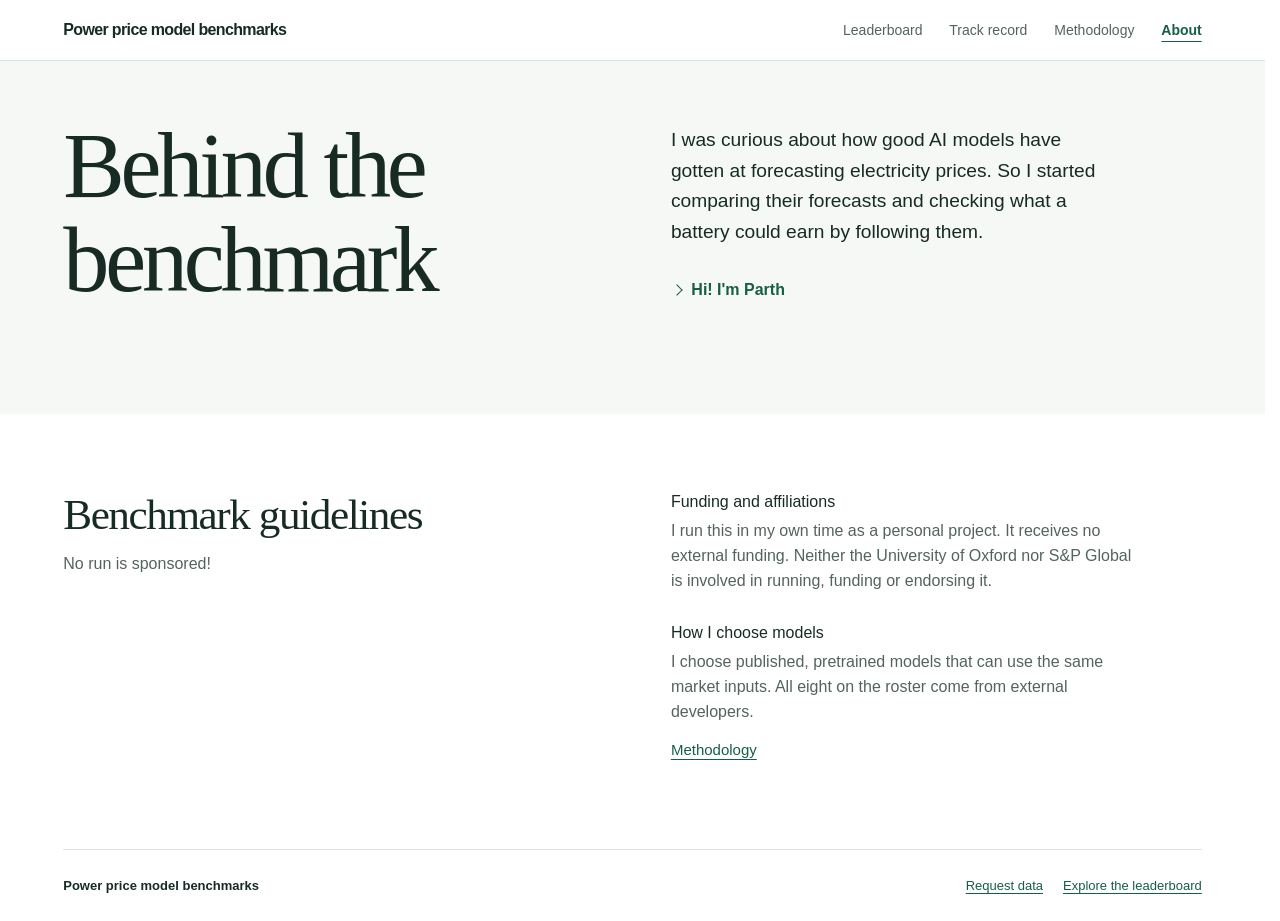
==== about.html @ f80a423c "Publish the electricity price forecast benchmark site" ====
<!doctype html>
<html lang="en">
<head>
  <meta charset="utf-8">
  <meta name="viewport" content="width=device-width,initial-scale=1">
  <meta name="description" content="Meet Parth Goel, the analyst behind Power price model benchmarks. Learn how he funds the project, chooses models and keeps placements independent.">
  <title>About | Power price model benchmarks</title>
  <style>@media (prefers-reduced-motion: no-preference) { @view-transition { navigation: auto; } }
html{color-scheme:light;background:white}body{margin:0;background:white}#epf-about{max-width:1280px;margin:0 auto}</style>
  <style id="epf-about-styles">
    #epf-about {
      --ink:#172b24; --sub:#53645c; --green:#165e48; --line:#dbe4df;
      container-type:inline-size; color-scheme:light; isolation:isolate;
      font:400 16px/1.5 var(--sans); color:var(--ink); background:white;
    }
    #epf-about *, #epf-about *::before, #epf-about *::after { box-sizing:border-box; }
    #epf-about :where(h1,h2,h3,p,figure) { margin:0; }
    #epf-about a { color:var(--green); text-decoration-thickness:1px; text-underline-offset:.24em; }
    #epf-about a:focus-visible { outline:2px solid var(--green); outline-offset:4px; }
    #epf-about .mast { display:flex; align-items:center; justify-content:space-between; gap:16px; padding:18px 5%; border-bottom:1px solid var(--line); }
    #epf-about .brand { color:var(--ink); font-size:16px; line-height:1.45; font-weight:600; letter-spacing:-.04em; text-decoration:none; }
    #epf-about .section-nav { display:flex; align-items:center; gap:clamp(14px,2.5cqw,32px); }
    #epf-about .section-nav a { color:var(--sub); font-size:14px; line-height:1.45; text-decoration:none; white-space:nowrap; }
    #epf-about .section-nav a:hover, #epf-about .section-nav [aria-current="page"] { color:var(--green); text-decoration:underline; }
    #epf-about .section-nav [aria-current="page"] { font-weight:600; text-underline-offset:.34em; }
    #epf-about .about-intro {
      display:grid; grid-template-columns:minmax(0,1fr) minmax(0,1fr);
      align-items:start; gap:clamp(2rem,6vw,6rem);
      padding-inline:var(--gutter,5%); padding-block-end:clamp(4rem,8vw,7rem);
      background:var(--hero-surface,#f5f8f5);
    }
    #epf-about .about-intro h1 { max-width:12ch; text-wrap:balance; }
    #epf-about .project-story { min-width:0; max-width:48ch; padding-top:.4rem; }
    #epf-about .origin { color:var(--ink); font-size:clamp(1rem,1.5vw,1.2rem); line-height:1.6; }
    #epf-about .author { margin-top:1.25rem; }
    #epf-about .author summary {
      display:flex; align-items:center; gap:.6rem; width:fit-content; min-height:44px;
      color:var(--green); font-weight:550; list-style:none; cursor:pointer;
    }
    #epf-about .author summary::-webkit-details-marker { display:none; }
    #epf-about .author summary::before {
      content:""; width:.5rem; height:.5rem; margin-inline:.12rem .06rem;
      border:solid currentColor; border-width:0 1.5px 1.5px 0; transform:rotate(-45deg);
    }
    #epf-about .author[open] summary::before { transform:rotate(45deg); }
    #epf-about .author summary:hover { text-decoration:underline; text-underline-offset:.25em; }
    #epf-about summary:focus-visible { outline:2px solid var(--green); outline-offset:3px; }
    #epf-about .author-profile {
      display:grid; grid-template-columns:minmax(0,1fr) clamp(4.5rem,7vw,6rem);
      gap:0 1.25rem; align-items:start; margin:.4rem 0 0;
    }
    #epf-about .bio { color:var(--sub); line-height:1.55; }
    #epf-about .portrait { grid-area:1/2/3/3; width:100%; }
    #epf-about .portrait img { width:100%; height:auto; display:block; }
    #epf-about .text-link { display:inline-flex; width:fit-content; align-items:center; min-height:44px; font-size:.9375rem; font-weight:500; }
    #epf-about .text-link span, #epf-about .foot a span { display:none; }
    #epf-about .guidelines {
      display:grid; grid-template-columns:minmax(0,1fr) minmax(0,1fr); gap:clamp(2rem,6vw,6rem);
      align-items:start; padding:clamp(3rem,6vw,5rem) var(--gutter,5%);
    }
    #epf-about .guidelines h2 { font:var(--type-section); letter-spacing:var(--section-tracking); }
    #epf-about .funding-note { margin-top:.8rem; color:var(--sub); }
    #epf-about .practices { display:grid; gap:1.8rem; max-width:52ch; }
    #epf-about .practice h3 { font:var(--type-label); }
    #epf-about .practice p { margin-top:.35rem; color:var(--sub); line-height:1.55; }
    #epf-about .practice .text-link { margin-top:.2rem; }
    #epf-about .foot {
      display:flex; align-items:center; flex-wrap:wrap; gap:.4rem 1.25rem;
      margin:0 var(--gutter,5%); padding:1.625rem 0; border-top:1px solid var(--line); color:var(--sub); font-size:.8125rem;
    }
    #epf-about .foot strong { margin-inline-end:auto; color:var(--ink); font-weight:550; }
    @media (prefers-reduced-motion:no-preference) {
      #epf-about .author summary::before { transition:transform 220ms ease-out; }
    }
    @container (max-width:760px) {
      #epf-about .about-intro, #epf-about .guidelines { grid-template-columns:minmax(0,1fr); gap:1.75rem; }
      #epf-about .about-intro { padding-block-end:clamp(2.75rem,9vw,4rem); }
      #epf-about .project-story { padding:0; }
      #epf-about .guidelines { padding-block:clamp(2.5rem,7vw,3.5rem); }
      #epf-about .author-profile { column-gap:.875rem; }
      #epf-about .practices { gap:1.5rem; }
    }
    @container (max-width:560px) { #epf-about .foot strong { flex-basis:100%; } }
    @media (pointer:coarse) { #epf-about :is(.section-nav a,.foot a) { display:inline-flex; align-items:center; min-height:44px; } }
  </style>
  <link rel="stylesheet" href="benchmark-controls.css?v=4566996c6861">
  <script defer src="benchmark-navigation.js?v=740635f75002"></script>
  <link rel="stylesheet" href="editorial-pages.css?v=43d76673d30f">
</head>
<body>
  <section id="epf-about" aria-labelledby="epf-about-title">
    <header class="mast">
      <a class="brand" href="index.html">Power price model benchmarks</a>
      <button type="button" class="site-menu-toggle" aria-label="Navigation menu" aria-expanded="false" aria-controls="site-sections"><span class="site-menu-icon" aria-hidden="true"></span></button>
      <nav id="site-sections" class="section-nav" aria-label="Benchmark sections">
        <a href="index.html">Leaderboard</a>
        <a href="track-record.html">Track record</a>
        <a href="methodology.html">Methodology</a>
        <a href="about.html" aria-current="page">About</a>
      </nav>
    </header>
    <main>
      <section class="about-intro page-hero" aria-labelledby="epf-about-title">
        <h1 id="epf-about-title" class="page-title">Behind the benchmark</h1>
        <div class="project-story">
          <p class="origin">I was curious about how good AI models have gotten at forecasting electricity prices. So I started comparing their forecasts and checking what a battery could earn by following them.</p>
          <details class="author">
            <summary>Hi! I'm Parth</summary>
            <div class="author-profile">
              <p class="bio">I’m a DPhil researcher at the University of Oxford and a Principal Analyst at S&amp;P Global, where I cover European power markets.</p>
              <figure class="portrait"><img src="parth-portrait.webp" width="768" height="768" alt="An illustrated portrait of Parth Goel, smiling."></figure>
              <a class="text-link" href="https://www.geog.ox.ac.uk/graduate/research/pgoel.html" target="_blank" rel="noopener">My Academic Profile <span aria-hidden="true">↗</span></a>
            </div>
          </details>
        </div>
      </section>
      <section class="guidelines" aria-labelledby="epf-about-policy-title">
        <header>
          <h2 id="epf-about-policy-title">Benchmark guidelines</h2>
          <p class="funding-note">No run is sponsored!</p>
        </header>
        <div class="practices">
          <section class="practice">
            <h3>Funding and affiliations</h3>
            <p>I run this in my own time as a personal project. It receives no external funding. Neither the University of Oxford nor S&amp;P Global is involved in running, funding or endorsing it.</p>
          </section>
          <section class="practice">
            <h3>How I choose models</h3>
            <p>I choose published, pretrained models that can use the same market inputs. All eight on the roster come from external developers.</p>
            <a class="text-link" href="methodology.html">Methodology <span aria-hidden="true">→</span></a>
          </section>
        </div>
      </section>
    </main>
    <footer class="foot"><strong>Power price model benchmarks</strong><a href="mailto:parth.goel@ouce.ox.ac.uk">Request data</a><a href="index.html#epf-leaderboard">Explore the leaderboard <span aria-hidden="true">→</span></a></footer>
  </section>
<script>
(() => {
  const query = new URLSearchParams(location.search), scope = new URLSearchParams();
  if (query.get('market')) scope.set('market',query.get('market'));
  const period = query.get('period');
  if (['q3-2026','6m','1y','60d'].includes(period)) scope.set('period',period);
  if (!scope.size) return;
  for (const link of document.querySelectorAll('#epf-about a[href]')) {
    const [page,hash] = link.getAttribute('href').split('#');
    if (['index.html','track-record.html','methodology.html','about.html'].includes(page)) {
      link.setAttribute('href',page + '?' + scope.toString() + (hash ? '#' + hash : ''));
    }
  }
})();
</script>
</body>
</html>
---- benchmark-controls.css ----
:is(#epf-atlas, #epf-track-record, #epf-methodology, #epf-about) {
  --serif: "Baskervville", "Baskerville", "Iowan Old Style", Georgia, serif;
  --sans: "Instrument Sans", "Helvetica Neue", Arial, sans-serif;
  --type-title: 400 clamp(3.25rem, 1.6rem + 5.2vw, 6rem)/1.02 var(--serif);
  --type-section: 400 clamp(2rem, 1.5rem + 1.5vw, 2.75rem)/1.12 var(--serif);
  --type-result: 400 clamp(2.125rem, 1.25rem + 3.5vw, 3.375rem)/1.06 var(--sans);
  --type-label: 400 clamp(1rem, 1.25vw, 1.125rem)/1.4 var(--sans);
  --title-tracking: -.045em;
  --section-tracking: -.033em;
  --control-radius: 9px;
  --control-border: #c7d6cd;
}

/* Keep the same field and disclosure affordances wherever the dashboard uses them. */
:is(#epf-atlas, #epf-track-record) select.epf-select {
  appearance: none;
  box-sizing: border-box;
  max-width: 100%;
  min-height: 36px;
  padding: 6px 20px 6px 1px;
  border: 0;
  border-radius: 0;
  color: var(--green);
  background: transparent url("data:image/svg+xml,%3Csvg xmlns='http://www.w3.org/2000/svg' width='12' height='12' viewBox='0 0 12 12'%3E%3Cpath d='m2 4 4 4 4-4' fill='none' stroke='%23446353' stroke-width='1.5' stroke-linecap='round' stroke-linejoin='round'/%3E%3C/svg%3E") no-repeat right 1px center;
  font: 500 14px/1.35 var(--sans);
  cursor: pointer;
}
:is(#epf-atlas, #epf-track-record) select.epf-select:enabled:hover {
  text-decoration: underline;
  text-underline-offset: .25em;
}
:is(#epf-atlas, #epf-track-record) select.epf-select:focus-visible {
  outline: 2px solid var(--green);
  outline-offset: 2px;
}
:is(#epf-atlas, #epf-track-record) select.epf-select:disabled {
  color: var(--sub);
  cursor: default;
}
@media (pointer: fine) {
  @supports (appearance: base-select) and selector(::picker(select)) {
    :is(#epf-atlas, #epf-track-record) select.epf-select,
    .epf-select::picker(select) { appearance: base-select; }
    .epf-select::picker-icon { display: none; }
    .epf-select::picker(select) {
      margin-block: 4px;
      padding: 4px;
      border: 1px solid var(--control-border);
      border-radius: var(--control-radius);
      background: white;
      box-shadow: 0 6px 16px rgb(20 52 36 / 9%);
      color: #172b24;
      font: 400 14px/1.35 var(--sans);
    }
    .epf-select option { min-height: 32px; padding: 6px 9px; border-radius: 4px; }
    .epf-select option:checked { background: #e8f2ec; color: #104d35; font-weight: 600; }
    .epf-select option:enabled:is(:hover, :focus-visible) { background: #f0f5f2; }
    .epf-select option::checkmark { order: 1; margin-inline-start: auto; padding-inline-start: 8px; }
  }
}
:is(#epf-atlas, #epf-track-record, #epf-methodology) details > summary {
  list-style: none;
  cursor: pointer;
}
:is(#epf-atlas, #epf-track-record, #epf-methodology) details > summary::-webkit-details-marker { display: none; }
:is(#epf-atlas, #epf-track-record, #epf-methodology) details > summary::before {
  content: "";
  display: inline-block;
  flex: none;
  width: .43em;
  height: .43em;
  margin-inline: .08em .65em;
  border: solid currentColor;
  border-width: 0 1.5px 1.5px 0;
  vertical-align: .14em;
  transform: rotate(-45deg);
}
:is(#epf-atlas, #epf-track-record, #epf-methodology) details[open] > summary::before { transform: rotate(45deg); }
@media (prefers-reduced-motion: no-preference) {
  :is(#epf-atlas, #epf-track-record, #epf-methodology) summary::before { transition: transform 160ms ease-out; }
}
@media (pointer: coarse) {
  :is(#epf-atlas, #epf-track-record) select.epf-select { min-height: 44px; font-size: 16px; }
}
@media (forced-colors: active) {
  :is(#epf-atlas, #epf-track-record) select.epf-select { appearance: auto; background-image: none; }
  .epf-select::picker-icon { display: inline; }
}

/* Pages share the same type and tab geometry on phones, including mobile Safari. */
html {
  -webkit-text-size-adjust: 100%;
  text-size-adjust: 100%;
  scrollbar-gutter: stable;
}

@media (prefers-reduced-motion: no-preference) {
  ::view-transition-group(root) { animation-duration: 140ms; }
}

@media (max-width: 805px) {
  body > :is(#epf-atlas, #epf-track-record, #epf-methodology, #epf-about) {
    --phone-body: 1rem;
    --phone-label: .875rem;
    --phone-caption: .75rem;
    font-size: var(--phone-body);
    line-height: 1.45;

    & > .mast {
      display: flex;
      flex-direction: column;
      flex-wrap: nowrap;
      align-items: flex-start;
      gap: 0;
      padding: 12px 5% 3px;
    }
    & .mast .brand {
      font: 600 .9375rem/1.45 var(--sans);
      letter-spacing: -.04em;
    }
    & .mast .section-nav {
      display: grid;
      grid-template-columns: minmax(0,1fr) minmax(0,1fr) minmax(0,1.04fr) minmax(0,.52fr);
      justify-content: normal;
      align-items: center;
      width: 100%;
      max-width: 26.5rem;
      gap: 0;
    }
    & .mast .section-nav a {
      display: inline-flex;
      align-items: center;
      justify-content: center;
      min-width: 0;
      min-height: 44px;
      padding: 0;
      font-size: var(--phone-label);
      line-height: 1.45;
      white-space: nowrap;
    }
    & .mast .section-nav a:first-child { justify-content: flex-start; }
    & .mast .section-nav a:last-child { justify-content: flex-end; }
    & :is(.bio, .origin, .method-copy, .method-equation), & .practice dd {
      font-size: var(--phone-body);
      line-height: 1.5;
    }
    & :is(.method-rules h3, .practice dt, .track-inspector h3, .ranking h3) {
      font-size: var(--phone-body);
      line-height: 1.3;
    }
    & :is(.track-market-label, .text-link, .method-jumps a, .featured-scope),
    & .method-fold summary {
      font-size: var(--phone-label);
      line-height: 1.45;
    }
    & :is(.plot-scope, .track-unit, .track-window-date, .map-caption), & .scatter figcaption {
      font-size: var(--phone-caption);
      line-height: 1.45;
    }
    & .foot { font-size: .8125rem; line-height: 1.45; }
    & select.epf-select { font-size: max(16px, 1rem); min-height: 44px; }
  }
}

@media (max-width: 349px) {
  body > :is(#epf-atlas, #epf-track-record, #epf-methodology, #epf-about) .mast .section-nav a {
    font-size: .8125rem;
  }
}

@container (max-width: 575px) {
  #epf-methodology .method-jumps {
    gap: 0 18px;
    padding-block: 4px;
  }
  #epf-methodology .method-jumps a {
    display: inline-flex;
    align-items: center;
    min-height: 44px;
  }

}

/* All four pages share the homepage's title treatment. */
:is(#epf-atlas, #epf-track-record, #epf-methodology, #epf-about) {
  & main > .page-hero {
    padding-block-start: clamp(2rem, 4.5vw, 4rem);
  }
  & main :is(.hero-title, .page-title) {
    color: var(--ink);
    font: var(--type-title);
    letter-spacing: var(--title-tracking);
    text-wrap: balance;
  }
  @container (max-width: 760px) {
    & main > .page-hero {
      padding-block-start: clamp(1.5rem, 5vw, 2.25rem);
    }
  }
}

@media (min-width: 806px) {
  body > :is(#epf-atlas, #epf-track-record, #epf-methodology, #epf-about) .mast {
    flex-flow: row nowrap;
    align-items: center;
    justify-content: space-between;
    gap: 16px;
    padding: 12px 5%;
    & .brand { font: 600 1rem/1.45 var(--sans); letter-spacing: -.04em; }
    & .section-nav {
      display: flex;
      width: auto;
      gap: clamp(14px, 2.1vw, 28px);
      align-items: center;
      font: 400 .875rem/1.45 var(--sans);
    }
    & .section-nav a {
      display: inline-flex;
      align-items: center;
      min-height: 36px;
      padding: 0;
      text-decoration: none;
      text-underline-offset: .42em;
    }
    & .section-nav a:is(:hover, :focus-visible), & .section-nav [aria-current="page"] {
      color: var(--green);
      text-decoration: underline;
      text-decoration-thickness: 1px;
    }
    & .section-nav [aria-current="page"] { font-weight: 600; }
  }
}
/* The four section links remain available when JavaScript is disabled. */
.site-menu-toggle { display: none; }

@media (max-width: 805px) and (scripting: enabled) {
  body > :is(#epf-atlas, #epf-track-record, #epf-methodology, #epf-about) .mast:has(.site-menu-toggle) {
    position: relative;
    z-index: 5;
    display: flex;
    flex-flow: row nowrap;
    justify-content: space-between;
    align-items: center;
    gap: 12px;
    padding: 5px 5%;
  }
  .mast .site-menu-toggle {
    display: inline-grid;
    place-items: center;
    flex: none;
    width: 44px;
    height: 44px;
    padding: 0;
    color: var(--green);
    background: transparent;
    border: 0;
    border-radius: var(--control-radius);
    cursor: pointer;
  }
  .site-menu-toggle:focus-visible { outline: 2px solid currentColor; }
  .site-menu-toggle[aria-expanded="true"] { background: var(--wash, #f1f6f3); }
  .site-menu-icon, .site-menu-icon::before, .site-menu-icon::after {
    display: block;
    width: 22px;
    height: 2px;
    border-radius: 2px;
    background: currentColor;
  }
  .site-menu-icon { position: relative; }
  .site-menu-icon::before, .site-menu-icon::after { content: ""; position: absolute; left: 0; }
  .site-menu-icon::before { top: -6px; }
  .site-menu-icon::after { top: 6px; }
  body > :is(#epf-atlas, #epf-track-record, #epf-methodology, #epf-about) .mast .site-menu-toggle + .section-nav {
    display: none;
    position: absolute;
    inset: calc(100% - 1px) 5% auto auto;
    width: min(15rem, 90%);
    box-sizing: border-box;
    padding: 5px;
    background: white;
    border: 1px solid var(--line);
    border-radius: var(--control-radius);
    box-shadow: 0 8px 24px rgb(21 48 38 / 12%);
  }
  body > :is(#epf-atlas, #epf-track-record, #epf-methodology, #epf-about) .mast .site-menu-toggle[aria-expanded="true"] + .section-nav { display: block; }
  body > :is(#epf-atlas, #epf-track-record, #epf-methodology, #epf-about) .mast .site-menu-toggle + .section-nav a {
    display: flex;
    align-items: center;
    justify-content: flex-start;
    padding: 0 12px;
    min-height: 44px;
    border-radius: 4px;
  }
  .site-menu-toggle + .section-nav a[aria-current="page"] { background: #f0f5f2; }
}
---- editorial-pages.css ----
/* The three interior pages use the same reading width and type scale as the leaderboard. */
body > :is(#epf-track-record, #epf-methodology, #epf-about) {
  --gutter: max(5%, calc((100% - 76rem) / 2));
  --hero-surface: #f5f8f5;
  max-width: none;
  font-variant-numeric: lining-nums tabular-nums;
}

body > :is(#epf-track-record, #epf-methodology, #epf-about) > .mast {
  padding-inline: var(--gutter);
}

body > :is(#epf-track-record, #epf-methodology, #epf-about) > .foot {
  display: flex;
  align-items: baseline;
  justify-content: flex-start;
  flex-wrap: wrap;
  margin-inline: var(--gutter);
  padding: 1.625rem 0;
  gap: .5rem 1.25rem;
  color: var(--sub);
  font-size: .8125rem;
}

body > :is(#epf-track-record, #epf-methodology, #epf-about) > .foot strong {
  margin-inline-end: auto;
  color: var(--ink);
  font-weight: 550;
}

@media (max-width: 560px) {
  body > :is(#epf-track-record, #epf-methodology, #epf-about) > .foot strong {
    flex-basis: 100%;
  }
}
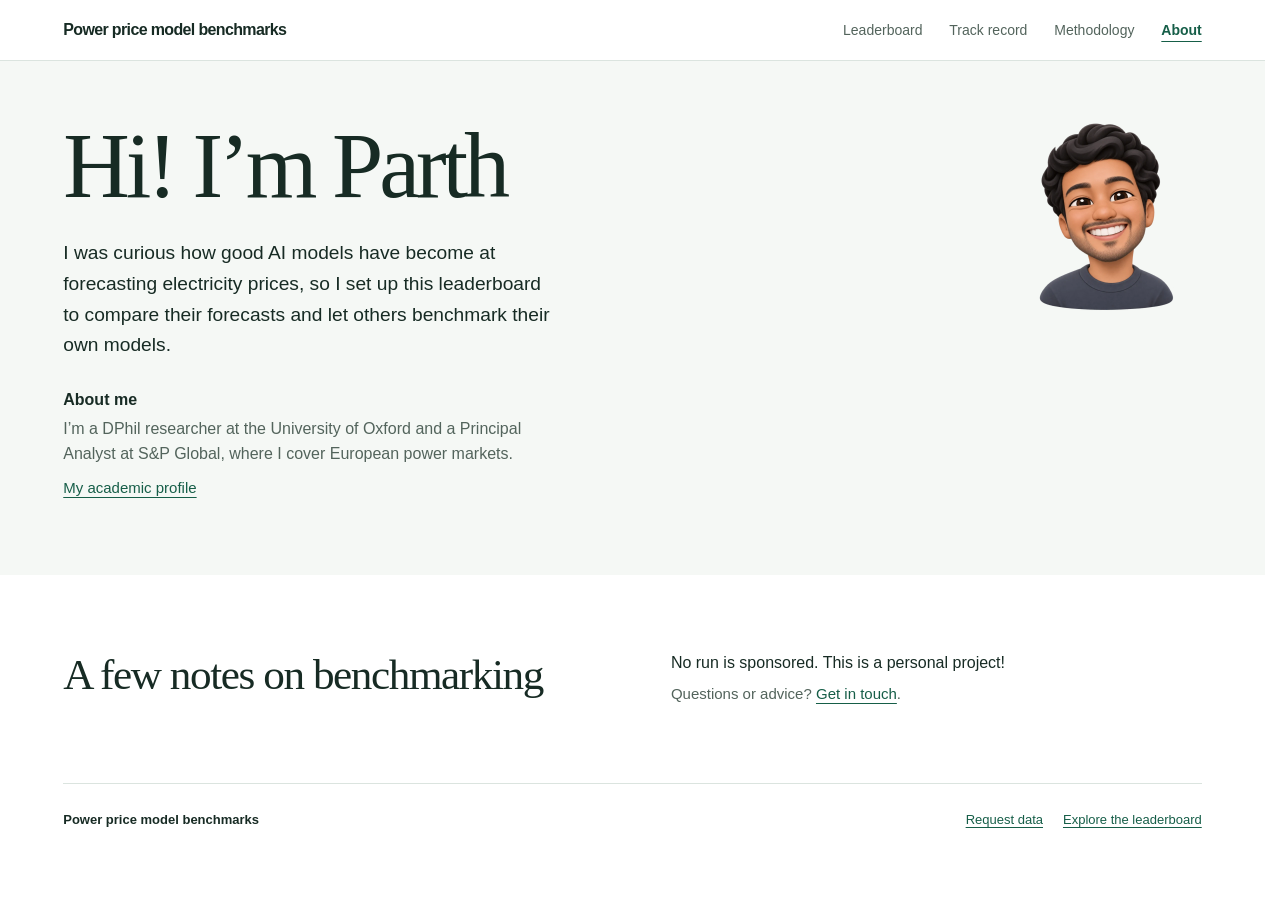
==== commit 6b39c963: "Refine About layout and contact note" ====
--- a/about.html
+++ b/about.html
@@ -3,7 +3,7 @@
 <head>
   <meta charset="utf-8">
   <meta name="viewport" content="width=device-width,initial-scale=1">
-  <meta name="description" content="Meet Parth Goel, the analyst behind Power price model benchmarks. Learn how he funds the project, chooses models and keeps placements independent.">
+  <meta name="description" content="Meet Parth Goel, who runs Power price model benchmarks, an independent leaderboard comparing AI forecasts of European electricity prices.">
   <title>About | Power price model benchmarks</title>
   <style>@media (prefers-reduced-motion: no-preference) { @view-transition { navigation: auto; } }
 html{color-scheme:light;background:white}body{margin:0;background:white}#epf-about{max-width:1280px;margin:0 auto}</style>
@@ -24,34 +24,20 @@
     #epf-about .section-nav a:hover, #epf-about .section-nav [aria-current="page"] { color:var(--green); text-decoration:underline; }
     #epf-about .section-nav [aria-current="page"] { font-weight:600; text-underline-offset:.34em; }
     #epf-about .about-intro {
-      display:grid; grid-template-columns:minmax(0,1fr) minmax(0,1fr);
-      align-items:start; gap:clamp(2rem,6vw,6rem);
-      padding-inline:var(--gutter,5%); padding-block-end:clamp(4rem,8vw,7rem);
+      display:grid; grid-template-columns:minmax(0,1fr) auto;
+      grid-template-areas:"title portrait" "story portrait";
+      align-items:start; gap:clamp(1.25rem,2vw,2rem) clamp(2rem,6vw,6rem);
+      padding-inline:var(--gutter,5%); padding-block-end:clamp(2.75rem,5vw,4.5rem);
       background:var(--hero-surface,#f5f8f5);
     }
-    #epf-about .about-intro h1 { max-width:12ch; text-wrap:balance; }
-    #epf-about .project-story { min-width:0; max-width:48ch; padding-top:.4rem; }
+    #epf-about .about-intro h1 { grid-area:title; }
+    #epf-about .project-story { grid-area:story; min-width:0; max-width:56ch; }
     #epf-about .origin { color:var(--ink); font-size:clamp(1rem,1.5vw,1.2rem); line-height:1.6; }
-    #epf-about .author { margin-top:1.25rem; }
-    #epf-about .author summary {
-      display:flex; align-items:center; gap:.6rem; width:fit-content; min-height:44px;
-      color:var(--green); font-weight:550; list-style:none; cursor:pointer;
-    }
-    #epf-about .author summary::-webkit-details-marker { display:none; }
-    #epf-about .author summary::before {
-      content:""; width:.5rem; height:.5rem; margin-inline:.12rem .06rem;
-      border:solid currentColor; border-width:0 1.5px 1.5px 0; transform:rotate(-45deg);
-    }
-    #epf-about .author[open] summary::before { transform:rotate(45deg); }
-    #epf-about .author summary:hover { text-decoration:underline; text-underline-offset:.25em; }
-    #epf-about summary:focus-visible { outline:2px solid var(--green); outline-offset:3px; }
-    #epf-about .author-profile {
-      display:grid; grid-template-columns:minmax(0,1fr) clamp(4.5rem,7vw,6rem);
-      gap:0 1.25rem; align-items:start; margin:.4rem 0 0;
-    }
-    #epf-about .bio { color:var(--sub); line-height:1.55; }
-    #epf-about .portrait { grid-area:1/2/3/3; width:100%; }
+    #epf-about .portrait { grid-area:portrait; justify-self:end; width:clamp(8rem,15vw,12rem); }
     #epf-about .portrait img { width:100%; height:auto; display:block; }
+    #epf-about .about-me { margin-top:1.75rem; }
+    #epf-about .about-me h2 { font:var(--type-label); font-weight:600; color:var(--ink); }
+    #epf-about .bio { margin-top:.35rem; color:var(--sub); line-height:1.55; }
     #epf-about .text-link { display:inline-flex; width:fit-content; align-items:center; min-height:44px; font-size:.9375rem; font-weight:500; }
     #epf-about .text-link span, #epf-about .foot a span { display:none; }
     #epf-about .guidelines {
@@ -59,26 +45,17 @@
       align-items:start; padding:clamp(3rem,6vw,5rem) var(--gutter,5%);
     }
     #epf-about .guidelines h2 { font:var(--type-section); letter-spacing:var(--section-tracking); }
-    #epf-about .funding-note { margin-top:.8rem; color:var(--sub); }
-    #epf-about .practices { display:grid; gap:1.8rem; max-width:52ch; }
-    #epf-about .practice h3 { font:var(--type-label); }
-    #epf-about .practice p { margin-top:.35rem; color:var(--sub); line-height:1.55; }
-    #epf-about .practice .text-link { margin-top:.2rem; }
+    #epf-about .notes { max-width:52ch; }
+    #epf-about .contact-note { margin-top:.5rem; color:var(--sub); font-size:.9375rem; }
     #epf-about .foot {
       display:flex; align-items:center; flex-wrap:wrap; gap:.4rem 1.25rem;
       margin:0 var(--gutter,5%); padding:1.625rem 0; border-top:1px solid var(--line); color:var(--sub); font-size:.8125rem;
     }
     #epf-about .foot strong { margin-inline-end:auto; color:var(--ink); font-weight:550; }
-    @media (prefers-reduced-motion:no-preference) {
-      #epf-about .author summary::before { transition:transform 220ms ease-out; }
-    }
     @container (max-width:760px) {
-      #epf-about .about-intro, #epf-about .guidelines { grid-template-columns:minmax(0,1fr); gap:1.75rem; }
-      #epf-about .about-intro { padding-block-end:clamp(2.75rem,9vw,4rem); }
-      #epf-about .project-story { padding:0; }
-      #epf-about .guidelines { padding-block:clamp(2.5rem,7vw,3.5rem); }
-      #epf-about .author-profile { column-gap:.875rem; }
-      #epf-about .practices { gap:1.5rem; }
+      #epf-about .about-intro { grid-template-areas:"title portrait" "story story"; gap:1.25rem .75rem; }
+      #epf-about .portrait { width:clamp(3.5rem,16vw,6.5rem); }
+      #epf-about .guidelines { grid-template-columns:minmax(0,1fr); gap:1rem; padding-block:clamp(2.5rem,7vw,3.5rem); }
     }
     @container (max-width:560px) { #epf-about .foot strong { flex-basis:100%; } }
     @media (pointer:coarse) { #epf-about :is(.section-nav a,.foot a) { display:inline-flex; align-items:center; min-height:44px; } }
@@ -101,34 +78,24 @@
     </header>
     <main>
       <section class="about-intro page-hero" aria-labelledby="epf-about-title">
-        <h1 id="epf-about-title" class="page-title">Behind the benchmark</h1>
+        <h1 id="epf-about-title" class="page-title">Hi! I’m Parth</h1>
+        <figure class="portrait"><img src="parth-portrait.webp" width="768" height="768" alt="An illustrated portrait of Parth Goel, smiling."></figure>
         <div class="project-story">
-          <p class="origin">I was curious about how good AI models have gotten at forecasting electricity prices. So I started comparing their forecasts and checking what a battery could earn by following them.</p>
-          <details class="author">
-            <summary>Hi! I'm Parth</summary>
-            <div class="author-profile">
-              <p class="bio">I’m a DPhil researcher at the University of Oxford and a Principal Analyst at S&amp;P Global, where I cover European power markets.</p>
-              <figure class="portrait"><img src="parth-portrait.webp" width="768" height="768" alt="An illustrated portrait of Parth Goel, smiling."></figure>
-              <a class="text-link" href="https://www.geog.ox.ac.uk/graduate/research/pgoel.html" target="_blank" rel="noopener">My Academic Profile <span aria-hidden="true">↗</span></a>
-            </div>
-          </details>
+          <p class="origin">I was curious how good AI models have become at forecasting electricity prices, so I set up this leaderboard to compare their forecasts and let others benchmark their own models.</p>
+          <section class="about-me" aria-labelledby="epf-about-me-title">
+            <h2 id="epf-about-me-title">About me</h2>
+            <p class="bio">I’m a DPhil researcher at the University of Oxford and a Principal Analyst at S&amp;P Global, where I cover European power markets.</p>
+            <a class="text-link" href="https://www.geog.ox.ac.uk/graduate/research/pgoel.html" target="_blank" rel="noopener">My academic profile <span aria-hidden="true">↗</span></a>
+          </section>
         </div>
       </section>
       <section class="guidelines" aria-labelledby="epf-about-policy-title">
         <header>
-          <h2 id="epf-about-policy-title">Benchmark guidelines</h2>
-          <p class="funding-note">No run is sponsored!</p>
+          <h2 id="epf-about-policy-title">A few notes on benchmarking</h2>
         </header>
-        <div class="practices">
-          <section class="practice">
-            <h3>Funding and affiliations</h3>
-            <p>I run this in my own time as a personal project. It receives no external funding. Neither the University of Oxford nor S&amp;P Global is involved in running, funding or endorsing it.</p>
-          </section>
-          <section class="practice">
-            <h3>How I choose models</h3>
-            <p>I choose published, pretrained models that can use the same market inputs. All eight on the roster come from external developers.</p>
-            <a class="text-link" href="methodology.html">Methodology <span aria-hidden="true">→</span></a>
-          </section>
+        <div class="notes">
+          <p>No run is sponsored. This is a personal project!</p>
+          <p class="contact-note">Questions or advice? <a href="mailto:parth.goel@ouce.ox.ac.uk">Get in touch</a>.</p>
         </div>
       </section>
     </main>
